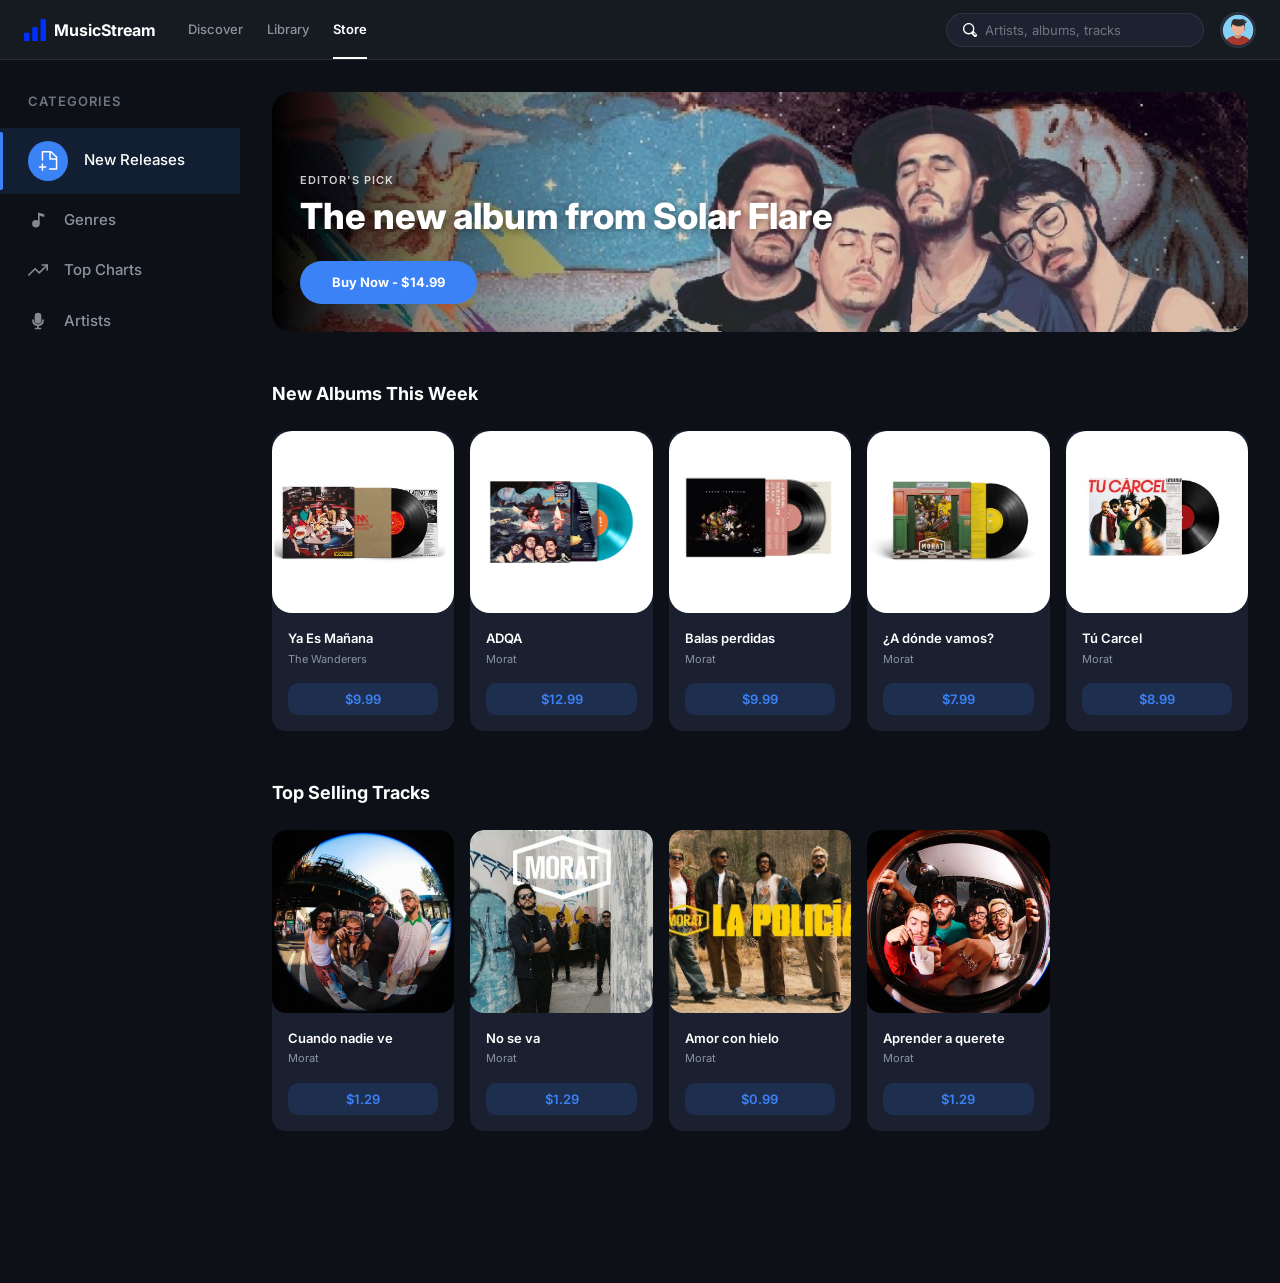
==== index.html @ 6702f984 "docs: Esqueleto del proyecto" ====
<!DOCTYPE html>
<html lang="es">
<head>
  <meta charset="UTF-8">
  <meta name="viewport" content="width=device-width, initial-scale=1.0">
  <title>MusicStream - Store</title>
  <link rel="stylesheet" href="css/main.css">
  <link rel="stylesheet" href="css/layout.css">
  <link rel="stylesheet" href="css/components.css">
  <link rel="stylesheet" href="css/views/store.css">
</head>
<body>

  <header class="site-header site-header--left">
    <a href="index.html" class="logo">
      <img src="assets/icons/logo.svg" alt="MusicStream">
      MusicStream
    </a>
    <nav class="header-nav">
      <a href="#">Discover</a>
      <a href="#">Library</a>
      <a href="index.html" class="active header-nav-underline">Store</a>
    </nav>
    <div class="header-actions">
      <div class="search-bar">
        <img src="assets/icons/search.svg" alt="">
        <input type="text" placeholder="Artists, albums, tracks">
      </div>
      <div class="avatar">
        <img src="assets/img/avatar.jpg" alt="Profile">
      </div>
    </div>
  </header>

  <div class="page-layout">

    <aside class="sidebar">
      <p class="sidebar-label">Categories</p>
      <nav class="sidebar-nav">
        <a href="#" class="active">
          <span class="active-pill">
            <img src="assets/icons/new-releases.svg" alt="">
          </span>
          New Releases
        </a>
        <a href="#">
          <img src="assets/icons/genres.svg" alt="">
          Genres
        </a>
        <a href="#">
          <img src="assets/icons/top-charts.svg" alt="">
          Top Charts
        </a>
        <a href="#">
          <img src="assets/icons/artists.svg" alt="">
          Artists
        </a>
      </nav>
    </aside>

    <main class="main-content">

      <section class="hero-banner">
        <img src="assets/img/hero-solar.jpg" alt="Solar Flare" class="hero-bg">
        <div class="hero-content">
          <p class="hero-eyebrow">Editor's Pick</p>
          <h1 class="hero-title">The new album from Solar Flare</h1>
          <a href="album-detail.html" class="hero-btn">Buy Now - $14.99</a>
        </div>
      </section>

      <section class="content-section">
        <div class="section-header">
          <h2 class="section-title">New Albums This Week</h2>
        </div>
        <div class="album-grid">

          <a href="album-detail.html" class="album-card">
            <div class="album-card__cover cover--echoes">
              <img src="assets/img/album-morat-YAEM.jpg" alt="Echoes in Time">
            </div>
            <div class="album-card__info">
              <div class="album-card__title">Ya Es Mañana</div>
              <div class="album-card__artist">The Wanderers</div>
              <button class="album-card__price">$9.99</button>
            </div>
          </a>

          <a href="album-detail.html" class="album-card">
            <div class="album-card__cover cover--midnight">
              <img src="assets/img/album-moratADQA.jpg" alt="Midnight Drive">
            </div>
            <div class="album-card__info">
              <div class="album-card__title">ADQA</div>
              <div class="album-card__artist">Morat</div>
              <button class="album-card__price">$12.99</button>
            </div>
          </a>

          <a href="album-detail.html" class="album-card">
            <div class="album-card__cover cover--city">
              <img src="assets/img/album-morat-b.jpg" alt="City Lights">
            </div>
            <div class="album-card__info">
              <div class="album-card__title">Balas perdidas</div>
              <div class="album-card__artist">Morat</div>
              <button class="album-card__price">$9.99</button>
            </div>
          </a>

          <a href="#" class="album-card">
            <div class="album-card__cover cover--lost">
              <img src="assets/img/album-morat-a.jpg" alt="Lost in Sound">
            </div>
            <div class="album-card__info">
              <div class="album-card__title">¿A dónde vamos?</div>
              <div class="album-card__artist">Morat</div>
              <button class="album-card__price">$7.99</button>
            </div>
          </a>

          <a href="#" class="album-card">
            <div class="album-card__cover cover--retro">
              <img src="assets/img/album-morat-t.jpg" alt="Retrog">
            </div>
            <div class="album-card__info">
              <div class="album-card__title">Tú Carcel</div>
              <div class="album-card__artist">Morat</div>
              <button class="album-card__price">$8.99</button>
            </div>
          </a>
        </div>
      </section>

      <section class="content-section">
        <div class="section-header">
          <h2 class="section-title">Top Selling Tracks</h2>
        </div>
        <div class="track-grid">

          <a href="player.html" class="track-card">
            <div class="track-card__cover cover--starlight">
              <img src="assets/img/track-starlight.jpg" alt="Starlight">
            </div>
            <div class="track-card__info">
              <div class="track-card__title">Cuando nadie ve</div>
              <div class="track-card__artist">Morat</div>
              <button class="track-card__price">$1.29</button>
            </div>
          </a>

          <a href="player.html" class="track-card">
            <div class="track-card__cover cover--ocean">
              <img src="assets/img/track-ocean.jpg" alt="Ocean Deep">
            </div>
            <div class="track-card__info">
              <div class="track-card__title">No se va</div>
              <div class="track-card__artist">Morat</div>
              <button class="track-card__price">$1.29</button>
            </div>
          </a>

          <a href="player.html" class="track-card">
            <div class="track-card__cover cover--firefly">
              <img src="assets/img/track-firefly.jpg" alt="Firefly">
            </div>
            <div class="track-card__info">
              <div class="track-card__title">Amor con hielo</div>
              <div class="track-card__artist">Morat</div>
              <button class="track-card__price">$0.99</button>
            </div>
          </a>
          <a href="#" class="track-card">
            <div class="track-card__cover cover--rush">
              <img src="assets/img/track-rush.jpg" alt="Rush Hour">
            </div>
            <div class="track-card__info">
              <div class="track-card__title">Aprender a querete</div>
              <div class="track-card__artist">Morat</div>
              <button class="track-card__price">$1.29</button>
            </div>
          </a>
        </div>
      </section>
    </main>
  </div>
</body>
</html>
---- css/main.css ----
@import url('https://fonts.googleapis.com/css2?family=Inter:wght@300;400;500;600;700;800;900&display=swap');

/*RESET*/
*, *::before, *::after { box-sizing: border-box; margin: 0; padding: 0; }


/*BASE*/
html { font-size: 16px; scroll-behavior: smooth; }

body {
  font-family: 'Inter',-apple-system,BlinkMacSystemFont,sans-serif;
  background-color: #0d1117;
  color: #fff;
  line-height: 1.5;
  min-height: 100vh;
  -webkit-font-smoothing: antialiased;
  -moz-osx-font-smoothing: grayscale;
}

img     { display: block; max-width: 100%; height: auto; }
a       { text-decoration: none; color: inherit; }
button  { cursor: pointer; border: none; background: none; font-family: 'Inter',-apple-system,BlinkMacSystemFont,sans-serif; }
input, select, textarea { font-family: 'Inter',-apple-system,BlinkMacSystemFont,sans-serif; }
ul, ol  { list-style: none; }

/*SCROLLBAR*/
::-webkit-scrollbar       { width: 6px; }
::-webkit-scrollbar-track { background: #0d1117; }
::-webkit-scrollbar-thumb { background: #131312b2; border-radius: 9999px; }
::-webkit-scrollbar-thumb:hover { background: #6e7681; }

/*ICON SIZES*/
.search-bar img, .active-pill img, .player-bar__volume img,
.btn--wishlist img, .btn--share img, .tracklist th img,
.volume-icon, .expand-btn img                          { width: 14px; height: 14px; }
.icon-btn img                                          { width: 15px; height: 15px; }
.ctrl-btn img, .delete-btn img,
.btn img, .my-music-link img, .input-icon img          { width: 16px; height: 16px; }
.sidebar-nav img                                       { width: 20px; height: 20px; }
.ctrl-btn.prev img, .ctrl-btn.next img, .p-ctrl img    { width: 18px; height: 18px; }
.p-ctrl.prev img, .p-ctrl.next img                    { width: 20px; height: 20px; }
.logo img, .player-heart-btn img                       { width: 22px; height: 22px; }
.success-check                                         { width: 36px; height: 36px; }
.search-bar img                                        { flex-shrink: 0; }
.input-icon img                                        { display: block; }
---- css/layout.css ----
/* ===========================
   LAYOUT.CSS — Header · Sidebar · Player bar
   =========================== */

/* ===== HEADER ===== */
.site-header {
  position: fixed; top: 0; left: 0; right: 0;
  height: 60px;
  background: #161b22;
  border-bottom: 1px solid rgba(255,255,255,.08);
  display: flex; align-items: center;
  padding: 0 24px;
  gap: 32px;
  z-index: 100;
}
.site-header--centered { justify-content: space-between; }
.site-header--left     { gap: 32px; }

.logo {
  display: flex; align-items: center; gap: 8px;
  font-size: 16px; font-weight: 700;
  color: #fff; white-space: nowrap;
}

.header-nav { display: flex; align-items: center; gap: 24px; }
.header-nav a { font-size: 13px; font-weight: 500; color: #8b949e; transition: color .2s ease; }
.header-nav a:hover  { color: #fff; }
.header-nav a.active { color: #fff; font-weight: 600; }

.search-bar {
  display: flex; align-items: center; gap: 8px;
  background: #1c2230; border: 1px solid rgba(255,255,255,.08);
  border-radius: 9999px; padding: 8px 16px;
  min-width: 200px; max-width: 340px; flex: 1;
  transition: border-color .2s ease, background .2s ease;
}
.search-bar--narrow { min-width: 120px; max-width: 280px; }
.search-bar:focus-within { border-color: rgba(59,130,246,.3); background: #1a2030; }
.search-bar input { background: none; border: none; outline: none; color: #fff; font-size: 13px; width: 100%; }
.search-bar input::placeholder { color: #6e7681; }

.header-actions { display: flex; align-items: center; gap: 16px; margin-left: auto; }

.icon-btn {
  width: 36px; height: 36px; border-radius: 9999px;
  background: #1c2230; border: 1px solid rgba(255,255,255,.08);
  display: flex; align-items: center; justify-content: center;
  cursor: pointer; transition: background .2s ease;
}
.icon-btn:hover       { background: #1f2840; }
.icon-btn--blue       { background: #3b82f6; border-color: #3b82f6; }
.icon-btn--blue:hover { background: #2563eb; }

.notif-btn  { position: relative; }
.notif-badge {
  position: absolute; top: -3px; right: -3px;
  width: 8px; height: 8px;
  background: #3b82f6; border-radius: 9999px;
  border: 2px solid #161b22;
}

.avatar {
  width: 36px; height: 36px; border-radius: 9999px;
  overflow: hidden; cursor: pointer; flex-shrink: 0;
  border: 2px solid rgba(255,255,255,.08); background: #1c2230;
}
.avatar img { width: 100%; height: 100%; object-fit: cover; }

/* ===== PAGE LAYOUT ===== */
.page-layout { display: flex; min-height: 100vh; padding-top: 60px; }

/* ===== SIDEBAR ===== */
.sidebar {
  width: 240px; flex-shrink: 0;
  background: #0d1117;
  padding: 32px 0;
  position: fixed; top: 60px; bottom: 0; left: 0;
  overflow-y: auto;
}
.sidebar-label { font-size: 13px; font-weight: 600; text-transform: uppercase; letter-spacing: 0.08em; color: #6e7681; padding: 0 28px 16px; }
.sidebar-nav { display: flex; flex-direction: column; gap: 2px; }
.sidebar-nav a {
  display: flex; align-items: center; gap: 16px;
  padding: 13px 28px; font-size: 15px; font-weight: 500;
  color: #8b949e; position: relative;
  transition: color .2s ease, background .2s ease;
}
.sidebar-nav a:hover  { color: #fff; background: rgba(255,255,255,0.04); }
.sidebar-nav a.active { color: #fff; background: rgba(59,130,246,0.12); }
.sidebar-nav a.active::before { content: ''; position: absolute; left: 0; top: 4px; bottom: 4px; width: 3px; background: #3b82f6; border-radius: 0 2px 2px 0; }
.sidebar-nav img { opacity: 0.5; flex-shrink: 0; }
.sidebar-nav a.active img { opacity: 1; filter: brightness(0) invert(1); }

.active-pill { background: #3b82f6; width: 40px; height: 40px; border-radius: 9999px; display: flex; align-items: center; justify-content: center; }
.active-pill img { opacity: 1; filter: brightness(0) invert(1); }

/* ===== MAIN CONTENT ===== */
.main-content {
  flex: 1; margin-left: 240px;
  padding: 32px;
  padding-bottom: calc(32px + 72px);
  min-width: 0;
}
.main-content--no-sidebar { margin-left: 0; }
.main-content--padded     { padding-top: calc(60px + 32px); }

/* ===== BREADCRUMB ===== */
.breadcrumb { display: flex; align-items: center; gap: 8px; font-size: 13px; color: #6e7681; margin-bottom: 24px; }
.breadcrumb a        { color: #6e7681; transition: color .2s ease; }
.breadcrumb a:hover  { color: #fff; }
.breadcrumb .current { color: #fff; }

/* ===== SECTION HEADERS ===== */
.section-header { display: flex; align-items: center; justify-content: space-between; margin-bottom: 24px; }
.section-title  { font-size: 18px; font-weight: 700; }

/* ===== PLAYER BAR ===== */
.player-bar {
  position: fixed; bottom: 0; left: 0; right: 0;
  height: 72px;
  background: #161b22; border-top: 1px solid rgba(255,255,255,.08);
  display: flex; align-items: center;
  padding: 0 24px; gap: 32px; z-index: 100;
}
.player-bar__track  { display: flex; align-items: center; gap: 16px; min-width: 200px; width: 25%; }
.player-bar__thumb  { width: 48px; height: 48px; border-radius: 6px; overflow: hidden; flex-shrink: 0; }
.player-bar__thumb img { width: 100%; height: 100%; object-fit: cover; }
.player-bar__title  { font-size: 13px; font-weight: 600; white-space: nowrap; overflow: hidden; text-overflow: ellipsis; }
.player-bar__artist { font-size: 11px; color: #8b949e; }

.player-bar__controls { display: flex; flex-direction: column; align-items: center; gap: 4px; flex: 1; }
.player-bar__buttons  { display: flex; align-items: center; gap: 24px; }

.ctrl-btn { display: flex; align-items: center; justify-content: center; cursor: pointer; opacity: 0.6; transition: opacity .2s ease; }
.ctrl-btn:hover       { opacity: 1; }
.ctrl-btn--play { width: 38px; height: 38px; background: #3b82f6; border-radius: 9999px; opacity: 1; }
.ctrl-btn--play:hover { background: #2563eb; }
.ctrl-btn--play img   { filter: brightness(0) invert(1); }

.player-bar__progress { display: flex; align-items: center; gap: 8px; width: 100%; max-width: 500px; }

.progress-bar { flex: 1; height: 3px; background: rgba(255,255,255,0.15); border-radius: 9999px; position: relative; cursor: pointer; }
.progress-bar__fill { height: 100%; border-radius: 9999px; background: #3b82f6; position: relative; }
.progress-bar__fill::after { content: ''; position: absolute; right: -5px; top: -4px; width: 11px; height: 11px; border-radius: 9999px; background: white; box-shadow: 0 1px 3px rgba(0,0,0,.4); }
.progress-bar__fill--34 { width: 34%; }
.progress-bar__fill--35 { width: 35%; }

.time-label { font-size: 11px; color: #8b949e; white-space: nowrap; }

.player-bar__volume { display: flex; align-items: center; gap: 8px; width: 20%; justify-content: flex-end; }
.volume-icon  { opacity: 0.6; }
.volume-bar   { width: 80px; height: 3px; background: rgba(255,255,255,0.15); border-radius: 9999px; cursor: pointer; }
.volume-bar__fill { height: 100%; width: 65%; background: #3b82f6; border-radius: 9999px; }

/* ===== RESPONSIVE ===== */
@media (max-width: 768px) {
  .sidebar      { display: none; }
  .main-content { margin-left: 0; }
}
---- css/components.css ----
/*COMPONENTS.CSS — Botones · Cards · Inputs · Tabla · Tabs*/

/*BUTTONS*/
.btn {
  display: inline-flex; align-items: center; justify-content: center; gap: 8px;
  padding: 12px 32px; border-radius: 9999px;
  font-size: 13px; font-weight: 600; cursor: pointer;
  transition: all .2s ease; border: 1px solid transparent; white-space: nowrap;
}
.btn img { flex-shrink: 0; filter: brightness(0) invert(1); }
.btn--primary       { background: #3b82f6; color: white; border-color: #3b82f6; }
.btn--primary:hover { background: #2563eb; transform: translateY(-1px); box-shadow: 0 4px 16px rgba(59,130,246,0.4); }
.btn--full          { width: 100%; }
.btn--large         { padding: 14px 32px; font-size: 15px; border-radius: 14px; width: 100%; }

/*ALBUM CARD */
.album-card {
  background: #1a2030; border-radius: 14px;
  overflow: hidden; cursor: pointer; display: flex; flex-direction: column;
  transition: transform .2s ease, background .2s ease, box-shadow .2s ease;
}
.album-card:hover { transform: translateY(-3px); background: #1f2840; box-shadow: 0 8px 24px rgba(0,0,0,.6); }
.album-card__cover { width: 100%; aspect-ratio: 1; overflow: hidden; border-radius: 20px; }
.album-card__cover img { width: 100%; height: 100%; object-fit: cover; transition: transform .3s ease; }
.album-card:hover .album-card__cover img { transform: scale(1.05); }
.album-card__info   { padding: 16px; }
.album-card__title  { font-size: 13px; font-weight: 600; margin-bottom: 2px; white-space: nowrap; overflow: hidden; text-overflow: ellipsis; }
.album-card__artist { font-size: 11px; color: #8b949e; margin-bottom: 16px; }
.album-card__price  { width: 100%; padding: 8px; background: rgba(59,130,246,.15); border-radius: 10px; color: #3b82f6; font-size: 13px; font-weight: 600; text-align: center; border: none; cursor: pointer; display: block; transition: background .2s ease, color .2s ease; }
.album-card__price:hover { background: #3b82f6; color: white; }

/*TRACK CARD*/
.track-card {
  background: #1a2030; border-radius: 14px;
  overflow: hidden; cursor: pointer;
  transition: transform .2s ease, box-shadow .2s ease;
}
.track-card:hover { transform: translateY(-3px); box-shadow: 0 8px 24px rgba(0,0,0,.6); }
.track-card__cover { width: 100%; aspect-ratio: 1; overflow: hidden; border-radius: 14px; }
.track-card__cover img { width: 100%; height: 100%; object-fit: cover; transition: transform .3s ease; }
.track-card:hover .track-card__cover img { transform: scale(1.05); }
.track-card__info   { padding: 16px; }
.track-card__title  { font-size: 13px; font-weight: 600; margin-bottom: 2px; }
.track-card__artist { font-size: 11px; color: #8b949e; margin-bottom: 16px; }
.track-card__price  { width: 100%; padding: 8px; background: rgba(59,130,246,.15); border-radius: 10px; color: #3b82f6; font-size: 13px; font-weight: 600; text-align: center; border: none; cursor: pointer; display: block; transition: background .2s ease, color .2s ease; }
.track-card__price:hover { background: #3b82f6; color: white; }

/*GRIDS*/
.album-grid,
.track-grid { display: grid; grid-template-columns: repeat(auto-fill, minmax(180px, 1fr)); gap: 16px; }

/*TRACKLIST*/
.tracklist { width: 100%; border-collapse: collapse; }
.tracklist thead th { font-size: 11px; font-weight: 600; text-transform: uppercase; letter-spacing: 0.06em; color: #6e7681; padding: 8px 16px; text-align: left; border-bottom: 1px solid rgba(255,255,255,.08); }
.tracklist thead th:last-child { text-align: right; }
.tracklist thead th img { margin-left: auto; opacity: 0.5; display: block; }
.tracklist tbody tr { cursor: pointer; border-bottom: 1px solid rgba(255,255,255,.08); transition: background .2s ease; }
.tracklist tbody tr:hover { background: rgba(255,255,255,0.04); }
.tracklist tbody tr:last-child { border-bottom: none; }
.tracklist td { padding: 16px; font-size: 13px; }
.tracklist td:first-child { color: #6e7681; width: 40px; }
.tracklist td:last-child  { text-align: right; color: #8b949e; }
.tracklist .track-name   { font-weight: 600; }
.tracklist .track-artist { color: #8b949e; }

/*TABS*/
.tabs { display: flex; border-bottom: 1px solid rgba(255,255,255,.08); margin-bottom: 24px; }
.tab-btn { padding: 16px 24px; font-size: 13px; font-weight: 500; color: #6e7681; background: none; border: none; border-bottom: 2px solid transparent; margin-bottom: -1px; cursor: pointer; transition: color .2s ease; }
.tab-btn:hover  { color: #fff; }
.tab-btn.active { color: #3b82f6; border-bottom-color: #3b82f6; }

/*FORM INPUTS*/
.form-group   { margin-bottom: 16px; }
.form-label   { display: block; font-size: 13px; font-weight: 500; color: #8b949e; margin-bottom: 8px; }
.form-input   { width: 100%; background: #1c2230; border: 1px solid rgba(255,255,255,.08); border-radius: 10px; padding: 12px 16px; font-size: 13px; color: #fff; outline: none; transition: border-color .2s ease; }
.form-input::placeholder { color: #6e7681; }
.form-input:focus { border-color: rgba(59,130,246,.3); background: #1a2030; }
.form-select  { width: 100%; background: #1c2230; border: 1px solid rgba(255,255,255,.08); border-radius: 10px; padding: 12px 16px; font-size: 13px; color: #fff; outline: none; cursor: pointer; appearance: none; -webkit-appearance: none; background-image: url("data:image/svg+xml,%3Csvg xmlns='http://www.w3.org/2000/svg' width='12' height='12' viewBox='0 0 24 24' fill='none' stroke='%238b949e' stroke-width='2'%3E%3Cpath d='M6 9l6 6 6-6'/%3E%3C/svg%3E"); background-repeat: no-repeat; background-position: right 14px center; padding-right: 36px; }
.form-row     { display: grid; grid-template-columns: 1fr 1fr; gap: 16px; }
.input-with-icon { position: relative; }
.input-with-icon .form-input { padding-right: 44px; }
.input-with-icon .input-icon { position: absolute; right: 16px; top: 50%; transform: translateY(-50%); opacity: 0.5; }

/*ORDER SUMMARY CARD*/
.order-summary-card { background: #1a2030; border-radius: 20px; padding: 32px; border: 1px solid rgba(255,255,255,.08); }
.order-summary-card h3 { font-size: 18px; font-weight: 700; margin-bottom: 32px; }
.order-line { display: flex; justify-content: space-between; align-items: center; padding: 8px 0; font-size: 13px; }
.order-line__label { color: #8b949e; }
.order-line__value { font-weight: 500; }
.order-line--total { border-top: 1px solid rgba(255,255,255,.08); margin-top: 8px; padding-top: 16px; }
.order-line--total .order-line__label { font-size: 15px; font-weight: 700; color: #fff; }
.order-line--total .order-line__value { font-size: 18px; font-weight: 800; }

/*UP NEXT ITEM*/
.up-next-item { display: flex; align-items: center; gap: 16px; padding: 8px 0; cursor: pointer; border-radius: 10px; transition: background .2s ease, padding .2s ease; }
.up-next-item:hover { background: rgba(255,255,255,0.04); padding-left: 8px; padding-right: 8px; }
.up-next-item__thumb { width: 48px; height: 48px; border-radius: 6px; overflow: hidden; flex-shrink: 0; }
.up-next-item__thumb img { width: 100%; height: 100%; object-fit: cover; }
.up-next-item__info { flex: 1; min-width: 0; }
.up-next-item__title    { font-size: 13px; font-weight: 600; }
.up-next-item__artist   { font-size: 11px; color: #8b949e; }
.up-next-item__duration { font-size: 11px; color: #6e7681; }
---- css/views/store.css ----
/* ===== HERO BANNER ===== */
.hero-bg { position: absolute; inset: 0; width: 100%; height: 100%; object-fit: cover; z-index: 0; }

.hero-banner {
  border-radius: 20px; overflow: hidden; position: relative;
  min-height: 240px; display: flex; align-items: flex-end;
  padding: 28px; margin-bottom: 48px;
  background: #0d1117;
}
.hero-content  { position: relative; z-index: 2; }
.hero-eyebrow  { font-size: 11px; font-weight: 600; text-transform: uppercase; letter-spacing: 0.1em; color: rgba(255,255,255,0.8); margin-bottom: 8px; }
.hero-title    { font-size: 36px; font-weight: 800; color: white; margin-bottom: 24px; line-height: 1.1; text-shadow: 0 2px 8px rgba(0,0,0,0.4); }
.hero-btn      { display: inline-flex; align-items: center; gap: 8px; background: #3b82f6; color: white; padding: 12px 32px; border-radius: 9999px; font-size: 13px; font-weight: 700; transition: all .2s ease; }
.hero-btn:hover { background: #2563eb; transform: translateY(-1px); box-shadow: 0 6px 20px rgba(59,130,246,0.5); }

.content-section { margin-bottom: 48px; }

/* Nav active underline */
.header-nav-underline { position: relative; }
.header-nav-underline::after { content: ''; position: absolute; bottom: -20px; left: 0; right: 0; height: 2px; background: #fff; }
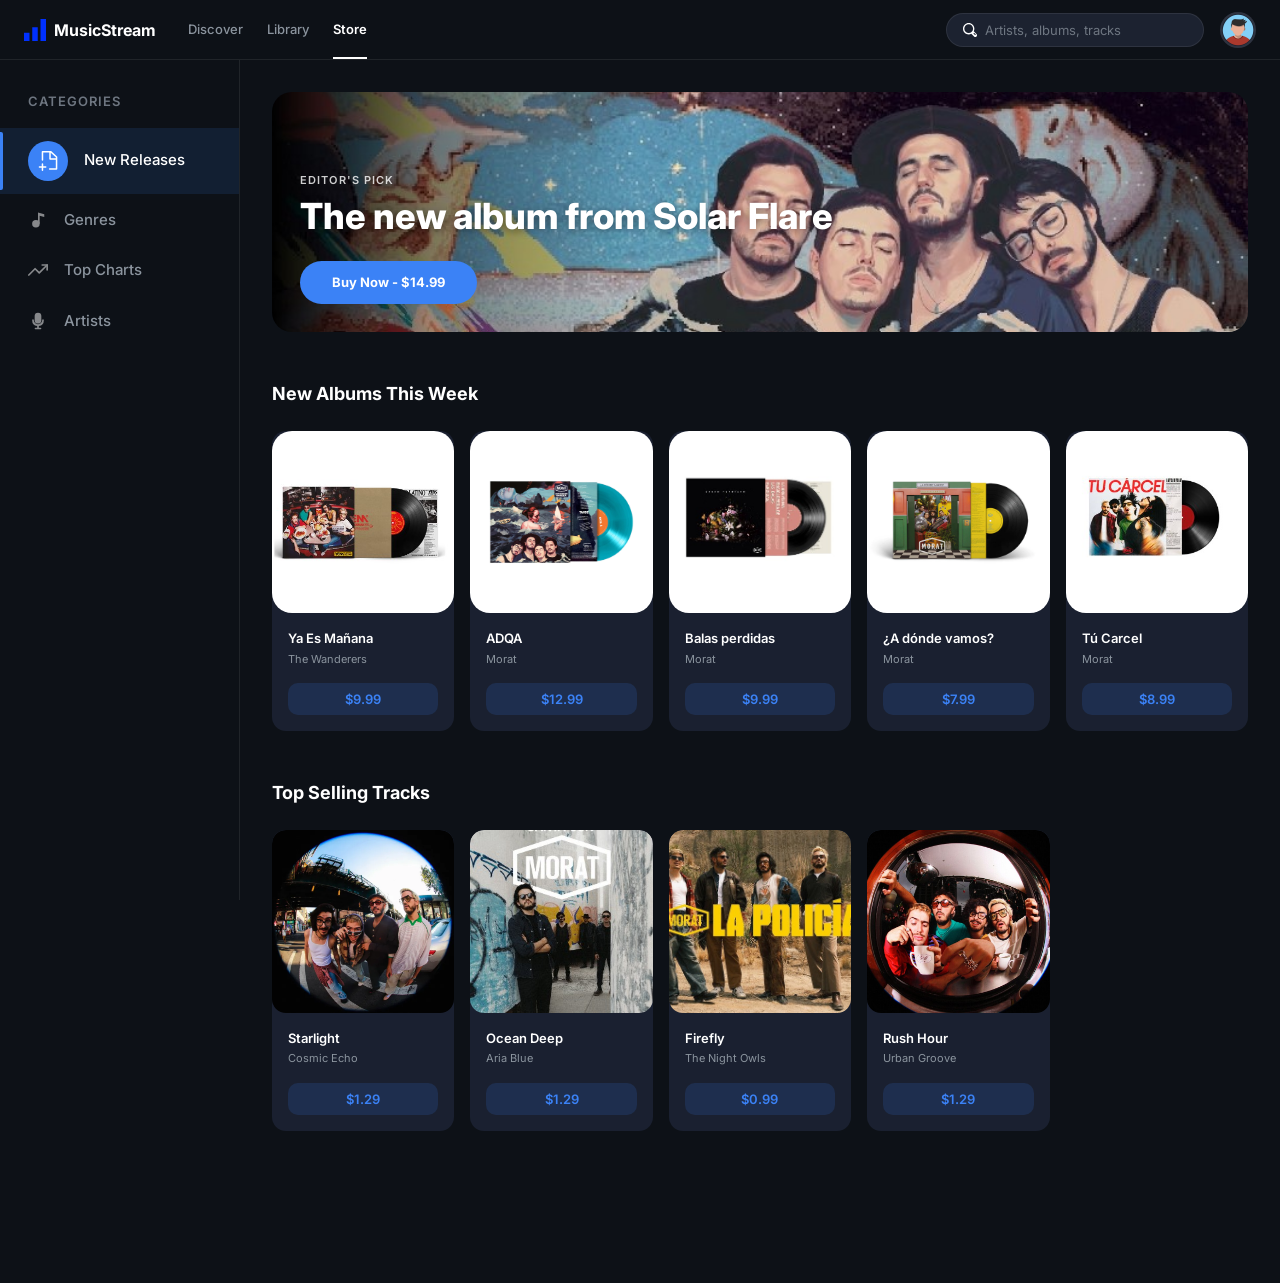
==== commit 1a943557: "docs: metodo hamburguesa" ====
--- a/index.html
+++ b/index.html
@@ -1,5 +1,5 @@
 <!DOCTYPE html>
-<html lang="es">
+<html lang="en">
 <head>
   <meta charset="UTF-8">
   <meta name="viewport" content="width=device-width, initial-scale=1.0">
@@ -29,8 +29,28 @@
       <div class="avatar">
         <img src="assets/img/avatar.jpg" alt="Profile">
       </div>
+      <button class="hamburger-btn" id="hamburgerBtn">&#9776;</button>
     </div>
   </header>
+
+  <div class="mobile-menu" id="mobileMenu">
+    <div class="mobile-search">
+      <img src="assets/icons/search.svg" alt="">
+      <input type="text" placeholder="Artists, albums, tracks">
+    </div>
+    <nav class="mobile-nav">
+      <a href="#">Discover</a>
+      <a href="#">Library</a>
+      <a href="index.html" class="active">Store</a>
+    </nav>
+    <p class="mobile-menu-label">Categories</p>
+    <nav class="mobile-categories">
+      <a href="#">New Releases</a>
+      <a href="#">Genres</a>
+      <a href="#">Top Charts</a>
+      <a href="#">Artists</a>
+    </nav>
+  </div>
 
   <div class="page-layout">
 
@@ -143,8 +163,8 @@
               <img src="assets/img/track-starlight.jpg" alt="Starlight">
             </div>
             <div class="track-card__info">
-              <div class="track-card__title">Cuando nadie ve</div>
-              <div class="track-card__artist">Morat</div>
+              <div class="track-card__title">Starlight</div>
+              <div class="track-card__artist">Cosmic Echo</div>
               <button class="track-card__price">$1.29</button>
             </div>
           </a>
@@ -154,8 +174,8 @@
               <img src="assets/img/track-ocean.jpg" alt="Ocean Deep">
             </div>
             <div class="track-card__info">
-              <div class="track-card__title">No se va</div>
-              <div class="track-card__artist">Morat</div>
+              <div class="track-card__title">Ocean Deep</div>
+              <div class="track-card__artist">Aria Blue</div>
               <button class="track-card__price">$1.29</button>
             </div>
           </a>
@@ -165,24 +185,44 @@
               <img src="assets/img/track-firefly.jpg" alt="Firefly">
             </div>
             <div class="track-card__info">
-              <div class="track-card__title">Amor con hielo</div>
-              <div class="track-card__artist">Morat</div>
+              <div class="track-card__title">Firefly</div>
+              <div class="track-card__artist">The Night Owls</div>
               <button class="track-card__price">$0.99</button>
             </div>
           </a>
+
           <a href="#" class="track-card">
             <div class="track-card__cover cover--rush">
               <img src="assets/img/track-rush.jpg" alt="Rush Hour">
             </div>
             <div class="track-card__info">
-              <div class="track-card__title">Aprender a querete</div>
-              <div class="track-card__artist">Morat</div>
+              <div class="track-card__title">Rush Hour</div>
+              <div class="track-card__artist">Urban Groove</div>
               <button class="track-card__price">$1.29</button>
             </div>
           </a>
         </div>
       </section>
+
     </main>
   </div>
+
+<script>
+  const btn = document.getElementById('hamburgerBtn');
+  const menu = document.getElementById('mobileMenu');
+  btn.addEventListener('click', () => menu.classList.toggle('open'));
+</script>
+<script>
+  const btn = document.getElementById('hamburgerBtn');
+  const menu = document.getElementById('mobileMenu');
+  btn.addEventListener('click', () => {
+    menu.classList.toggle('mobile-menu--open');
+  });
+</script>
+<script>
+  const btn = document.getElementById('hamburgerBtn');
+  const menu = document.getElementById('mobileMenu');
+  btn.addEventListener('click', () => menu.classList.toggle('open'));
+</script>
 </body>
 </html>
--- a/css/layout.css
+++ b/css/layout.css
@@ -6,7 +6,7 @@
 .site-header {
   position: fixed; top: 0; left: 0; right: 0;
   height: 60px;
-  background: #161b22;
+  background: #0d1117;
   border-bottom: 1px solid rgba(255,255,255,.08);
   display: flex; align-items: center;
   padding: 0 24px;
@@ -72,10 +72,9 @@
 /* ===== SIDEBAR ===== */
 .sidebar {
   width: 240px; flex-shrink: 0;
-  background: #0d1117;
+  background: #0d1117; border-right: 1px solid rgba(255,255,255,.08);
   padding: 32px 0;
   position: fixed; top: 60px; bottom: 0; left: 0;
-  overflow-y: auto;
 }
 .sidebar-label { font-size: 13px; font-weight: 600; text-transform: uppercase; letter-spacing: 0.08em; color: #6e7681; padding: 0 28px 16px; }
 .sidebar-nav { display: flex; flex-direction: column; gap: 2px; }
@@ -153,7 +152,204 @@
 .volume-bar__fill { height: 100%; width: 65%; background: #3b82f6; border-radius: 9999px; }
 
 /* ===== RESPONSIVE ===== */
-@media (max-width: 768px) {
-  .sidebar      { display: none; }
-  .main-content { margin-left: 0; }
+
+
+@media (max-width: 600px) {
+  .site-header { padding: 0 16px; gap: 8px; }
+  .header-nav  { display: none; }
+  .search-bar  { display: none; }
+  .logo        { font-size: 14px; }
+  .player-bar__controls { display: none; }
+  .player-bar__volume   { display: none; }
+}
+
+/* Responsividad sidebar categorias y buscador */
+@media (max-width: 768px) {
+  .page-layout { flex-direction: column; }
+  .main-content { margin-left: 0; width: 100%; padding: 16px; }
+  .sidebar { display: none; }
+  .site-header { flex-wrap: wrap; padding: 8px 16px; height: auto; }
+}
+
+/* Hamburguesa */
+.hamburger-btn {
+  display: none;
+  background: none;
+  border: none;
+  color: white;
+  font-size: 24px;
+  cursor: pointer;
+  padding: 8px;
+}
+
+.mobile-menu {
+  display: none;
+  position: fixed;
+  top: 60px;
+  left: 0;
+  right: 0;
+  background: #0d1117;
+  border-bottom: 1px solid rgba(255,255,255,0.08);
+  flex-direction: column;
+  padding: 16px;
+  gap: 16px;
+  z-index: 999;
+}
+
+.mobile-menu.open { display: flex; }
+
+.mobile-menu a {
+  color: #fff;
+  text-decoration: none;
+  font-size: 16px;
+  padding: 8px 0;
+  border-bottom: 1px solid rgba(255,255,255,0.06);
+}
+
+.mobile-search {
+  display: flex;
+  align-items: center;
+  gap: 8px;
+  background: rgba(255,255,255,0.06);
+  border-radius: 8px;
+  padding: 8px 12px;
+}
+
+.mobile-search input {
+  background: none;
+  border: none;
+  color: white;
+  outline: none;
+  width: 100%;
+  font-size: 14px;
+}
+
+.mobile-search img { width: 16px; opacity: 0.5; }
+
+@media (max-width: 768px) {
+  .hamburger-btn { display: block; }
+  .header-nav    { display: none; }
+  .search-bar    { display: none; }
+}
+
+/* Hamburguesa */
+.hamburger-btn { display: none; background: none; border: none; color: white; font-size: 22px; cursor: pointer; padding: 4px 8px; }
+
+.mobile-menu {
+  display: none;
+  position: fixed;
+  top: 60px;
+  left: 0;
+  right: 0;
+  background: #161b22;
+  border-bottom: 1px solid rgba(255,255,255,0.08);
+  padding: 20px;
+  z-index: 999;
+  flex-direction: column;
+  gap: 16px;
+}
+
+.mobile-menu--open { display: flex; }
+
+.mobile-search {
+  display: flex;
+  align-items: center;
+  gap: 8px;
+  background: rgba(255,255,255,0.06);
+  border-radius: 8px;
+  padding: 10px 14px;
+}
+
+.mobile-search img { width: 16px; height: 16px; opacity: 0.5; }
+.mobile-search input { background: none; border: none; outline: none; color: white; font-size: 14px; width: 100%; }
+
+.mobile-nav { display: flex; gap: 16px; }
+.mobile-nav a { color: #8b949e; font-size: 14px; font-weight: 600; text-decoration: none; }
+.mobile-nav a.active { color: white; }
+
+.mobile-menu-label { font-size: 11px; color: #6e7681; text-transform: uppercase; letter-spacing: 0.08em; }
+
+.mobile-categories { display: flex; flex-wrap: wrap; gap: 8px; }
+.mobile-categories a {
+  padding: 6px 14px;
+  border-radius: 9999px;
+  background: rgba(255,255,255,0.06);
+  color: #8b949e;
+  font-size: 13px;
+  text-decoration: none;
+}
+.mobile-categories a:hover { background: #3b82f6; color: white; }
+
+@media (max-width: 768px) {
+  .hamburger-btn { display: block; }
+  .header-nav    { display: none; }
+  .search-bar    { display: none; }
+}
+
+/* ===== HAMBURGER MENU ===== */
+.hamburger-btn {
+  display: none;
+  background: none;
+  border: none;
+  color: #fff;
+  font-size: 22px;
+  cursor: pointer;
+  padding: 4px 8px;
+}
+
+.mobile-menu {
+  display: none;
+  position: fixed;
+  top: 60px;
+  left: 0;
+  right: 0;
+  background: #0d1117;
+  border-bottom: 1px solid rgba(255,255,255,0.08);
+  padding: 16px;
+  z-index: 999;
+  flex-direction: column;
+  gap: 16px;
+}
+
+.mobile-menu.open { display: flex; }
+
+.mobile-search {
+  display: flex;
+  align-items: center;
+  gap: 8px;
+  background: rgba(255,255,255,0.06);
+  border-radius: 9999px;
+  padding: 8px 16px;
+}
+
+.mobile-search img { width: 14px; height: 14px; opacity: 0.5; }
+.mobile-search input { background: none; border: none; color: #fff; outline: none; font-size: 14px; width: 100%; }
+
+.mobile-nav { display: flex; gap: 16px; }
+.mobile-nav a { color: #8b949e; font-size: 14px; font-weight: 600; }
+.mobile-nav a.active { color: #fff; }
+
+.mobile-menu-label { font-size: 11px; color: #6e7681; text-transform: uppercase; letter-spacing: 1px; }
+
+.mobile-categories { display: flex; flex-direction: column; gap: 8px; }
+.mobile-categories a { color: #8b949e; font-size: 14px; padding: 6px 0; border-bottom: 1px solid rgba(255,255,255,0.05); }
+.mobile-categories a:hover { color: #fff; }
+
+@media (max-width: 768px) {
+  .hamburger-btn { display: block; }
+  .header-nav { display: none; }
+  .header-actions .search-bar { display: none; }
+}
+
+/* Player bar responsive */
+@media (max-width: 768px) {
+  .player-bar {
+    left: 0;
+    right: 0;
+    padding: 0 12px;
+    height: 60px;
+  }
+  .player-bar__controls { display: none; }
+  .player-bar__volume   { display: none; }
+  .player-bar__track    { flex: 1; }
 }
--- a/css/views/store.css
+++ b/css/views/store.css
@@ -1,4 +1,4 @@
-/* ===== HERO BANNER ===== */
+/*HERO BANNER*/
 .hero-bg { position: absolute; inset: 0; width: 100%; height: 100%; object-fit: cover; z-index: 0; }
 
 .hero-banner {
@@ -15,6 +15,18 @@
 
 .content-section { margin-bottom: 48px; }
 
-/* Nav active underline */
+/*Nav active underline*/
 .header-nav-underline { position: relative; }
-.header-nav-underline::after { content: ''; position: absolute; bottom: -20px; left: 0; right: 0; height: 2px; background: #fff; }+.header-nav-underline::after { content: ''; position: absolute; bottom: -20px; left: 0; right: 0; height: 2px; background: #fff; }
+
+@media (max-width: 900px) {
+  .album-grid { grid-template-columns: repeat(3, 1fr); }
+  .track-grid { grid-template-columns: repeat(2, 1fr); }
+}
+
+@media (max-width: 600px) {
+  .album-grid { grid-template-columns: repeat(2, 1fr); }
+  .track-grid { grid-template-columns: repeat(2, 1fr); }
+  .hero-title  { font-size: 20px; }
+  .hero-btn    { font-size: 13px; padding: 10px 20px; }
+}
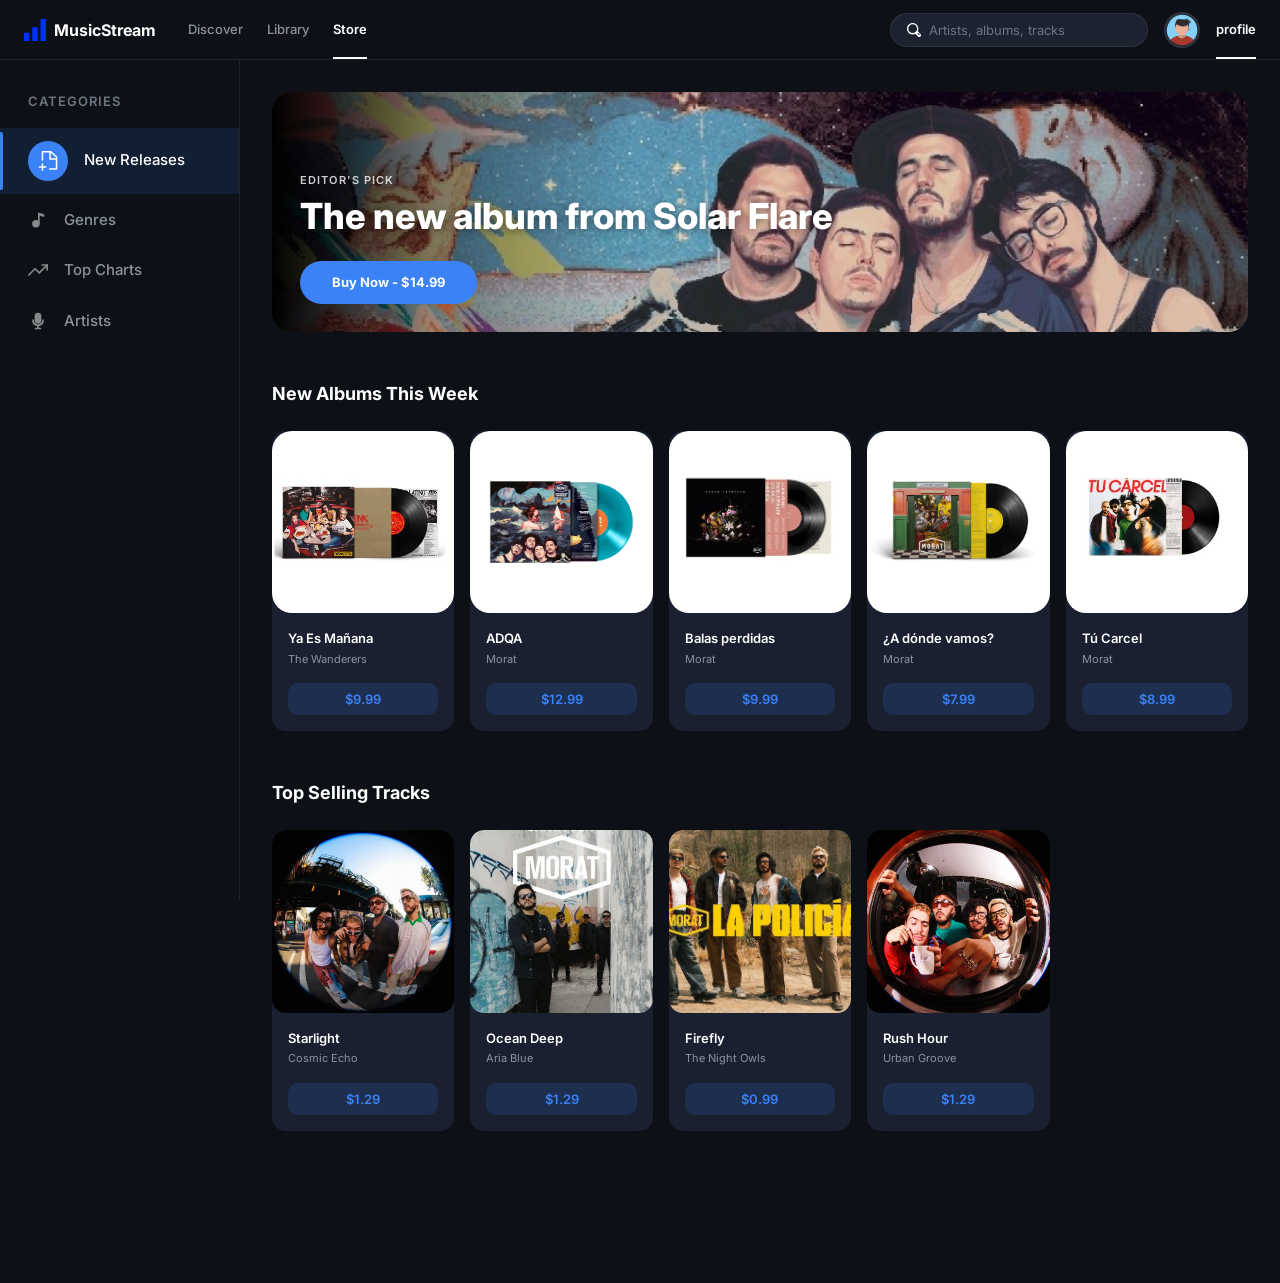
==== commit e36e4aab: "docs: AÑADIR PROFILE" ====
--- a/index.html
+++ b/index.html
@@ -1,5 +1,5 @@
 <!DOCTYPE html>
-<html lang="en">
+<html lang="es">
 <head>
   <meta charset="UTF-8">
   <meta name="viewport" content="width=device-width, initial-scale=1.0">
@@ -8,6 +8,7 @@
   <link rel="stylesheet" href="css/layout.css">
   <link rel="stylesheet" href="css/components.css">
   <link rel="stylesheet" href="css/views/store.css">
+  <link rel="stylesheet" href="css/views/profile.css">
 </head>
 <body>
 
@@ -26,11 +27,17 @@
         <img src="assets/icons/search.svg" alt="">
         <input type="text" placeholder="Artists, albums, tracks">
       </div>
+
       <div class="avatar">
         <img src="assets/img/avatar.jpg" alt="Profile">
       </div>
+      <nav class="header-nav">
+        <a href="profile.html" class="active header-nav-underline">profile</a>
+      </nav>
+
       <button class="hamburger-btn" id="hamburgerBtn">&#9776;</button>
     </div>
+
   </header>
 
   <div class="mobile-menu" id="mobileMenu">
--- a/css/views/profile.css
+++ b/css/views/profile.css
@@ -0,0 +1,27 @@
+/* ===== HEADER ===== */
+.site-header {
+    position: fixed; top: 0; left: 0; right: 0;
+    height: 60px;
+    background: #0d1117;
+    border-bottom: 1px solid rgba(255,255,255,.08);
+    display: flex; align-items: center;
+    padding: 0 24px;
+    gap: 32px;
+    z-index: 100;
+  }
+  .site-header--centered { justify-content: space-between; }
+  .site-header--left     { gap: 32px; }
+
+
+.album-detail-left { 
+  position: sticky;
+  top: calc(600px + 32px); }
+.album-cover-large { 
+  width: 10%;
+  aspect-ratio: 1;
+  border-radius: 20px;
+  overflow: hidden;
+  margin-bottom: 24px;
+}
+.album-cover-large img { width: 100%; height: 100%; object-fit: cover; }
+
